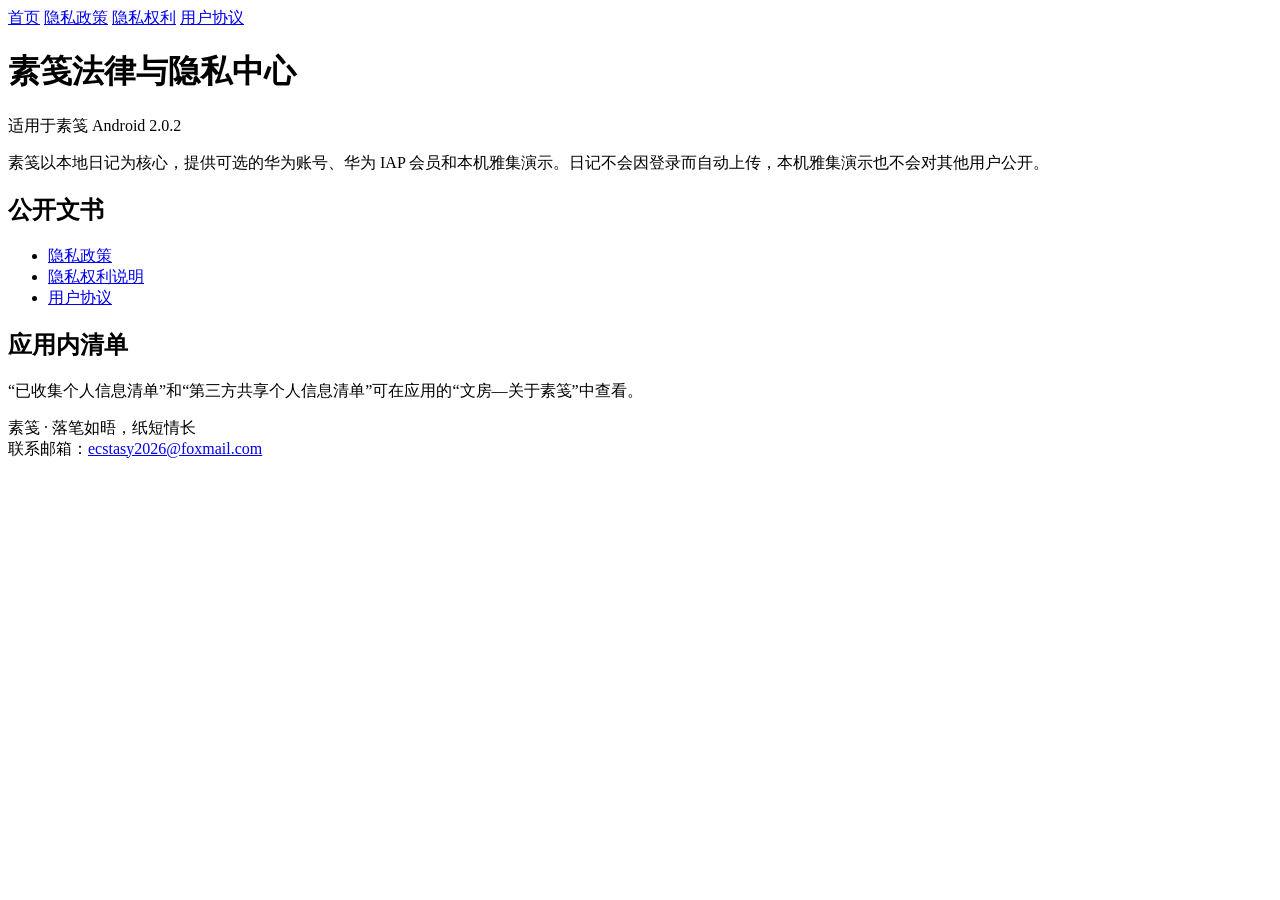
==== index.html @ 23bebecf "初始化素笺隐私站点" ====
<!doctype html>
<html lang="zh-CN">
<head>
  <meta charset="utf-8">
  <meta name="viewport" content="width=device-width,initial-scale=1">
  <meta name="description" content="素笺法律与隐私中心">
  <title>法律与隐私中心｜素笺</title>
  <link rel="stylesheet" href="styles.css">
</head>
<body>
<main>
  <nav aria-label="法律文书导航">
    <a href="index.html">首页</a>
    <a href="privacy.html">隐私政策</a>
    <a href="privacy-rights.html">隐私权利</a>
    <a href="user-agreement.html">用户协议</a>
  </nav>
  <h1>素笺法律与隐私中心</h1>
  <p class="meta">适用于素笺 Android 2.0.2</p>
  <p class="notice">素笺以本地日记为核心，提供可选的华为账号、华为 IAP 会员和本机雅集演示。日记不会因登录而自动上传，本机雅集演示也不会对其他用户公开。</p>
  <h2>公开文书</h2>
  <ul>
    <li><a href="privacy.html">隐私政策</a></li>
    <li><a href="privacy-rights.html">隐私权利说明</a></li>
    <li><a href="user-agreement.html">用户协议</a></li>
  </ul>
  <h2>应用内清单</h2>
  <p>“已收集个人信息清单”和“第三方共享个人信息清单”可在应用的“文房—关于素笺”中查看。</p>
  <footer>素笺 · 落笔如晤，纸短情长<br>联系邮箱：<a href="mailto:ecstasy2026@foxmail.com">ecstasy2026@foxmail.com</a></footer>
</main>
</body>
</html>
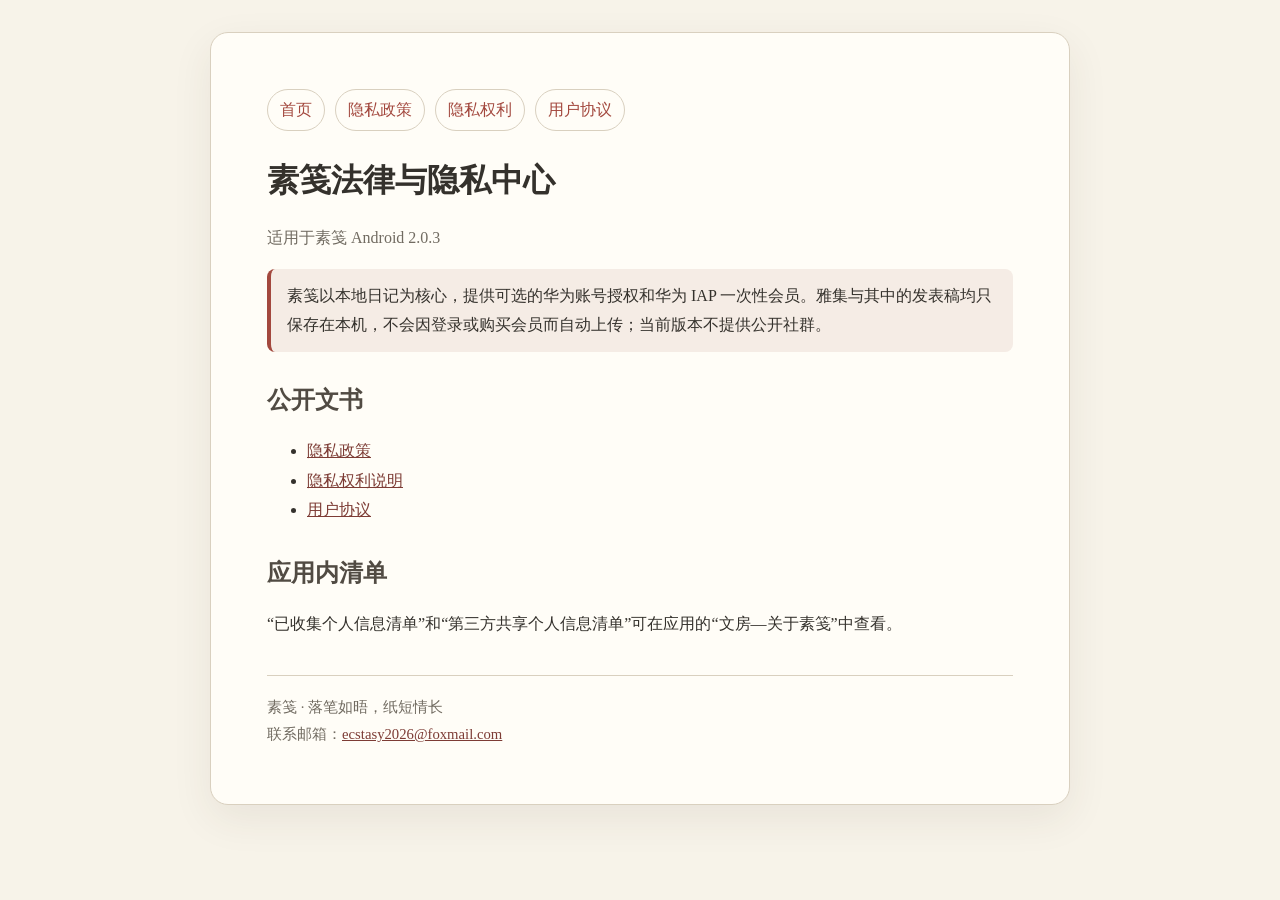
==== commit f120a46e: "同步 2.0.3 隐私与账号说明" ====
--- a/index.html
+++ b/index.html
@@ -16,8 +16,8 @@
     <a href="user-agreement.html">用户协议</a>
   </nav>
   <h1>素笺法律与隐私中心</h1>
-  <p class="meta">适用于素笺 Android 2.0.2</p>
-  <p class="notice">素笺以本地日记为核心，提供可选的华为账号、华为 IAP 会员和本机雅集演示。日记不会因登录而自动上传，本机雅集演示也不会对其他用户公开。</p>
+  <p class="meta">适用于素笺 Android 2.0.3</p>
+  <p class="notice">素笺以本地日记为核心，提供可选的华为账号授权和华为 IAP 一次性会员。雅集与其中的发表稿均只保存在本机，不会因登录或购买会员而自动上传；当前版本不提供公开社群。</p>
   <h2>公开文书</h2>
   <ul>
     <li><a href="privacy.html">隐私政策</a></li>
--- a/styles.css
+++ b/styles.css
@@ -0,0 +1,2 @@
+:root { color-scheme: light; --paper:#f7f3e9; --card:#fffdf7; --ink:#34312c; --muted:#716b61; --seal:#a3483e; --line:#d9d0bf; }
+*{box-sizing:border-box}body{margin:0;background:var(--paper);color:var(--ink);font-family:"Noto Serif SC","Songti SC",serif;line-height:1.85}main{width:min(860px,calc(100% - 32px));margin:32px auto 64px;background:var(--card);border:1px solid var(--line);border-radius:18px;padding:clamp(24px,5vw,56px);box-shadow:0 14px 40px rgba(67,54,39,.08)}nav{display:flex;gap:10px;flex-wrap:wrap;margin-bottom:28px}nav a{color:var(--seal);text-decoration:none;border:1px solid var(--line);border-radius:999px;padding:5px 12px}h1,h2{line-height:1.35}h1{font-size:2rem;margin-top:0}h2{margin-top:2rem;color:#514b43}a{color:#7d3c35;overflow-wrap:anywhere}.meta{color:var(--muted)}.notice{border-left:4px solid var(--seal);background:#f5ece5;padding:12px 16px;border-radius:8px}footer{margin-top:36px;padding-top:18px;border-top:1px solid var(--line);color:var(--muted);font-size:.92rem}@media(max-width:560px){main{margin:0 auto;border:0;border-radius:0;padding:24px 18px;min-height:100vh}}
